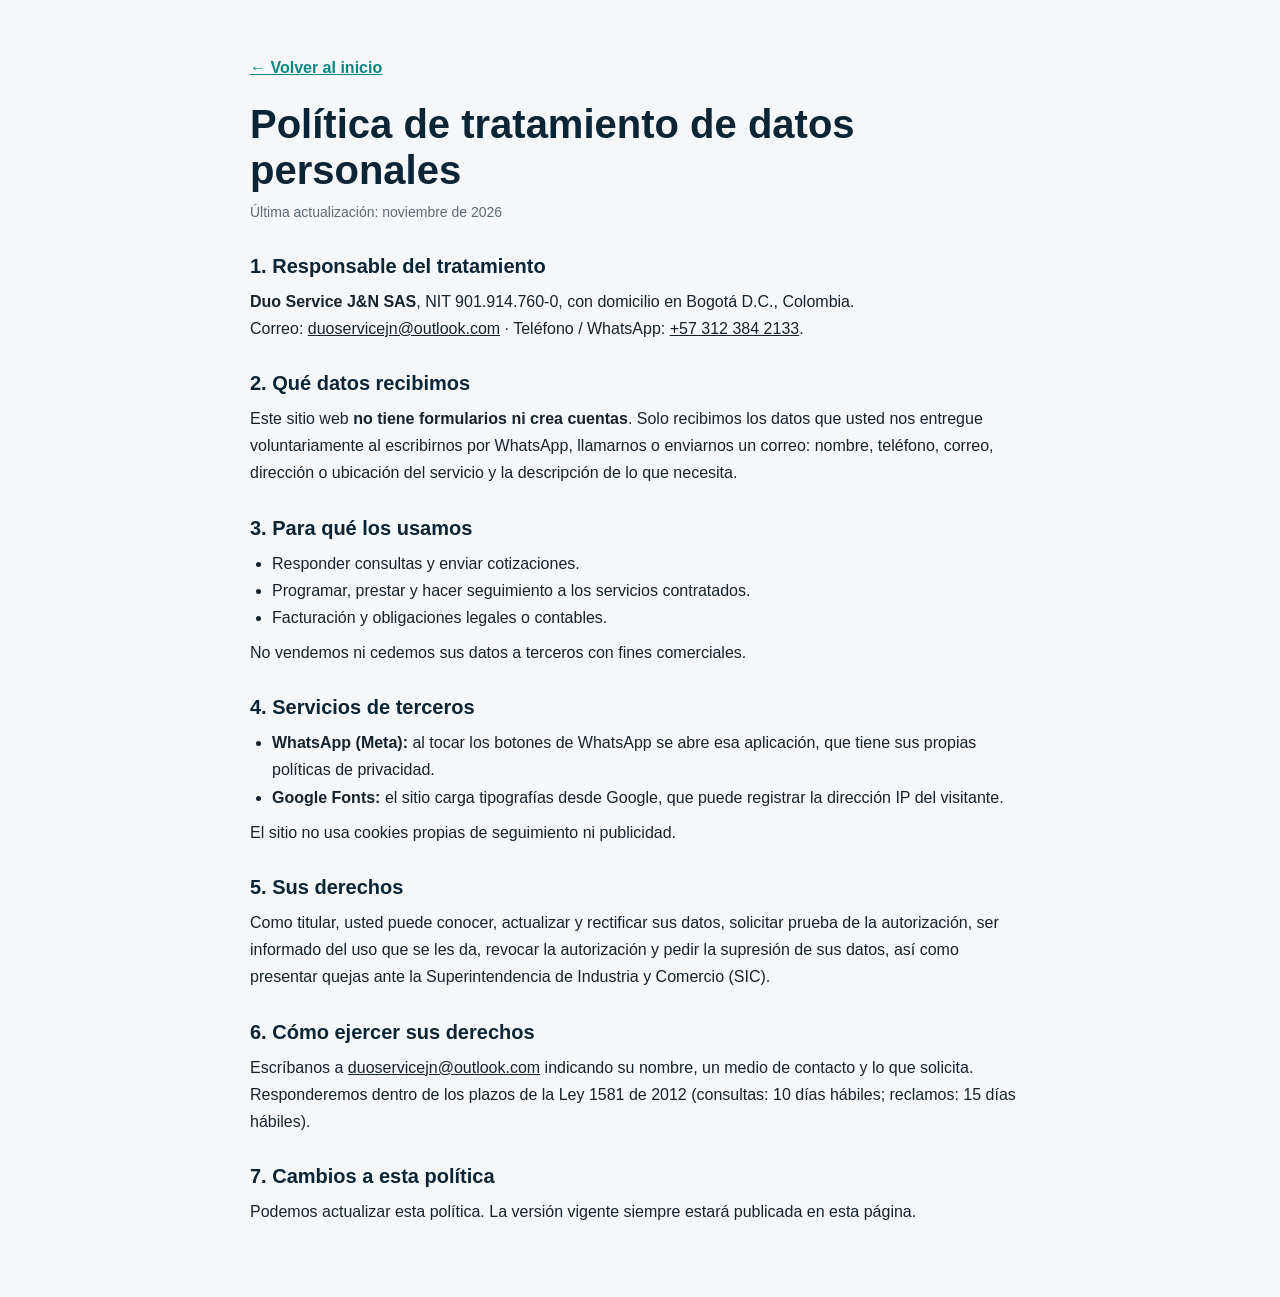
==== privacidad.html @ f8b0fa7b "actualizacion de pagina web" ====
<!DOCTYPE html>
<html lang="es">
<head>
<meta charset="UTF-8">
<meta name="viewport" content="width=device-width, initial-scale=1.0">
<title>Política de privacidad | Duo Service J&amp;N SAS</title>
<meta name="description" content="Política de tratamiento de datos personales de Duo Service J&N SAS conforme a la Ley 1581 de 2012.">
<meta name="robots" content="index, follow">
<meta name="theme-color" content="#0B2436">
<link rel="icon" href="favicon.ico" sizes="any">
<link rel="icon" type="image/png" sizes="32x32" href="img/favicon-32.png">
<link rel="apple-touch-icon" href="img/apple-touch-icon.png">
<link rel="stylesheet" href="css/style.css">
<style>
.pagina-legal{max-width:820px;margin:0 auto;padding:56px 20px 72px}
.pagina-legal h1{font-size:clamp(28px,5vw,40px);margin-bottom:8px}
.pagina-legal h2{font-size:20px;margin:30px 0 10px}
.pagina-legal p,.pagina-legal li{line-height:1.7;color:var(--ink)}
.pagina-legal ul{padding-left:22px;margin:8px 0}
.pagina-legal .fecha{color:var(--muted);font-size:14px;margin-bottom:24px}
.pagina-legal .volver{display:inline-block;margin-bottom:20px;font-weight:600;color:var(--teal-dark)}
</style>
</head>
<body>
<main class="pagina-legal">
<a class="volver" href="index.html">&larr; Volver al inicio</a>

<h1>Política de tratamiento de datos personales</h1>
<p class="fecha">Última actualización: noviembre de 2026</p>

<h2>1. Responsable del tratamiento</h2>
<p><strong>Duo Service J&amp;N SAS</strong>, NIT 901.914.760-0, con domicilio en Bogotá D.C., Colombia.<br>
Correo: <a href="mailto:duoservicejn@outlook.com">duoservicejn@outlook.com</a> · Teléfono / WhatsApp: <a href="tel:+573123842133">+57 312 384 2133</a>.</p>

<h2>2. Qué datos recibimos</h2>
<p>Este sitio web <strong>no tiene formularios ni crea cuentas</strong>. Solo recibimos los datos que usted nos entregue voluntariamente al escribirnos por WhatsApp, llamarnos o enviarnos un correo: nombre, teléfono, correo, dirección o ubicación del servicio y la descripción de lo que necesita.</p>

<h2>3. Para qué los usamos</h2>
<ul>
<li>Responder consultas y enviar cotizaciones.</li>
<li>Programar, prestar y hacer seguimiento a los servicios contratados.</li>
<li>Facturación y obligaciones legales o contables.</li>
</ul>
<p>No vendemos ni cedemos sus datos a terceros con fines comerciales.</p>

<h2>4. Servicios de terceros</h2>
<ul>
<li><strong>WhatsApp (Meta):</strong> al tocar los botones de WhatsApp se abre esa aplicación, que tiene sus propias políticas de privacidad.</li>
<li><strong>Google Fonts:</strong> el sitio carga tipografías desde Google, que puede registrar la dirección IP del visitante.</li>
</ul>
<p>El sitio no usa cookies propias de seguimiento ni publicidad.</p>

<h2>5. Sus derechos</h2>
<p>Como titular, usted puede conocer, actualizar y rectificar sus datos, solicitar prueba de la autorización, ser informado del uso que se les da, revocar la autorización y pedir la supresión de sus datos, así como presentar quejas ante la Superintendencia de Industria y Comercio (SIC).</p>

<h2>6. Cómo ejercer sus derechos</h2>
<p>Escríbanos a <a href="mailto:duoservicejn@outlook.com">duoservicejn@outlook.com</a> indicando su nombre, un medio de contacto y lo que solicita. Responderemos dentro de los plazos de la Ley 1581 de 2012 (consultas: 10 días hábiles; reclamos: 15 días hábiles).</p>

<h2>7. Cambios a esta política</h2>
<p>Podemos actualizar esta política. La versión vigente siempre estará publicada en esta página.</p>
</main>
</body>
</html>
---- css/style.css ----
/* ============================================================
   DUO SERVICE J&N SAS — Design tokens
   Paleta inspirada en el mundo del mantenimiento certificado:
   azul "uniforme" profundo, verde-azulado "recién limpiado"
   y ámbar "sello/advertencia" para acentos y llamados a la acción.
   ============================================================ */
:root {
  --navy: #0B2436;
  --navy-2: #123449;
  --teal: #0EA5A0;
  --teal-dark: #0B8683;
  --amber: #FFB020;
  --paper: #F5F7F8;
  --white: #FFFFFF;
  --ink: #16232C;
  --muted: #5B6B74;
  --line: #E1E7EA;

  --wa-green: #25D366;
  --wa-green-dark: #1EB954;

  --font-display: "Space Grotesk", "Segoe UI", sans-serif;
  --font-body: "Inter", "Segoe UI", sans-serif;

  --radius-s: 6px;
  --radius-m: 12px;
  --radius-l: 20px;

  --shadow-s: 0 2px 8px rgba(11, 36, 54, 0.08);
  --shadow-m: 0 12px 30px rgba(11, 36, 54, 0.12);
  --shadow-l: 0 20px 45px rgba(11, 36, 54, 0.18);

  --container: 1180px;
}

/* ============================================================
   Reset & base
   ============================================================ */
* { margin: 0; padding: 0; box-sizing: border-box; }

html { scroll-behavior: smooth; }

body {
  font-family: var(--font-body);
  color: var(--ink);
  background: var(--paper);
  line-height: 1.55;
  -webkit-font-smoothing: antialiased;
}

img { max-width: 100%; display: block; }

a { color: inherit; }

h1, h2, h3, h4 {
  font-family: var(--font-display);
  color: var(--navy);
  line-height: 1.15;
  font-weight: 700;
}

.container {
  max-width: var(--container);
  margin: 0 auto;
  padding: 0 24px;
}

.eyebrow {
  display: inline-flex;
  align-items: center;
  gap: 8px;
  font-family: var(--font-display);
  font-size: 12.5px;
  font-weight: 600;
  letter-spacing: 0.14em;
  text-transform: uppercase;
  color: var(--teal-dark);
}
.eyebrow::before {
  content: "";
  width: 22px;
  height: 2px;
  background: var(--amber);
  display: inline-block;
}

.section-head {
  max-width: 620px;
  margin: 0 auto 48px;
  text-align: center;
}
.section-head h2 { font-size: clamp(26px, 3.4vw, 36px); margin: 10px 0 12px; }
.section-head p { color: var(--muted); font-size: 16px; }

section { padding: 88px 0; }

/* Reveal-on-scroll (activado por js/script.js) */
.reveal {
  opacity: 0;
  transform: translateY(24px);
  transition: opacity 0.7s ease, transform 0.7s ease;
}
.reveal.in-view { opacity: 1; transform: translateY(0); }
@media (prefers-reduced-motion: reduce) {
  .reveal { opacity: 1; transform: none; transition: none; }
}

/* ============================================================
   Botones
   ============================================================ */
.btn {
  display: inline-flex;
  align-items: center;
  justify-content: center;
  gap: 10px;
  font-family: var(--font-body);
  font-weight: 600;
  font-size: 15px;
  padding: 14px 26px;
  border-radius: 50px;
  border: none;
  cursor: pointer;
  text-decoration: none;
  transition: transform 0.25s ease, box-shadow 0.25s ease, background 0.25s ease;
  white-space: nowrap;
}
.btn svg { width: 20px; height: 20px; flex-shrink: 0; }

.btn-primario {
  background: var(--wa-green);
  color: var(--white);
  box-shadow: var(--shadow-s);
}
.btn-primario:hover { background: var(--wa-green-dark); transform: translateY(-2px); box-shadow: var(--shadow-m); }

.btn-secundario {
  background: transparent;
  color: var(--white);
  border: 1.5px solid rgba(255,255,255,0.5);
}
.btn-secundario:hover { background: rgba(255,255,255,0.12); border-color: var(--white); transform: translateY(-2px); }

.btn-consultar {
  text-decoration: none;
  color: var(--teal-dark);
  border: 1.5px solid var(--teal);
  padding: 8px 18px;
  border-radius: 30px;
  font-size: 13.5px;
  font-weight: 600;
  transition: 0.25s;
  display: inline-block;
}
.btn-consultar:hover { background: var(--teal); color: var(--white); }

/* ============================================================
   WhatsApp flotante
   ============================================================ */
.wsp-flotante {
  position: fixed;
  bottom: 22px;
  right: 22px;
  width: 60px;
  height: 60px;
  border-radius: 50%;
  background: var(--wa-green);
  display: flex;
  align-items: center;
  justify-content: center;
  box-shadow: 0 8px 22px rgba(37, 211, 102, 0.45);
  z-index: 1000;
  animation: pulso 2.6s ease-in-out infinite;
}
.wsp-flotante svg { width: 30px; height: 30px; fill: var(--white); }
.wsp-flotante:hover { animation-play-state: paused; transform: scale(1.08); }

@keyframes pulso {
  0%, 100% { box-shadow: 0 8px 22px rgba(37, 211, 102, 0.45); }
  50% { box-shadow: 0 8px 30px rgba(37, 211, 102, 0.75), 0 0 0 8px rgba(37, 211, 102, 0.12); }
}

/* ============================================================
   Header
   ============================================================ */
.header {
  background: var(--navy);
  position: sticky;
  top: 0;
  z-index: 900;
  transition: box-shadow 0.3s ease, background 0.3s ease;
}
.header.con-sombra { box-shadow: 0 6px 24px rgba(0,0,0,0.25); }

.header__inner {
  max-width: var(--container);
  margin: 0 auto;
  padding: 12px 24px;
  display: flex;
  align-items: center;
  justify-content: space-between;
  gap: 20px;
}

.logo { display: flex; align-items: center; gap: 14px; text-decoration: none; }
.logo img {
  height: 62px;
  width: auto;            /* logo completo, sin recortar */
  object-fit: contain;
  background: #fff;
  padding: 4px 8px;
  border-radius: 10px;
}
.logo-texto { display: flex; flex-direction: column; line-height: 1.15; }
.logo-texto strong { font-family: var(--font-display); color: var(--white); font-size: 20px; letter-spacing: 0.02em; }
.logo-texto span { font-size: 12px; color: var(--teal); letter-spacing: 0.08em; text-transform: uppercase; }

.menu {
  display: flex;
  align-items: center;
  gap: 8px;
}
.menu a {
  color: rgba(255,255,255,0.85);
  text-decoration: none;
  font-weight: 500;
  font-size: 14.5px;
  padding: 10px 14px;
  border-radius: 8px;
  transition: 0.25s;
  position: relative;
}
.menu a:hover, .menu a.activo { color: var(--white); background: rgba(255,255,255,0.08); }

.menu a.llamar {
  background: var(--teal);
  color: var(--white);
  margin-left: 6px;
  font-weight: 600;
  display: flex;
  align-items: center;
  gap: 6px;
}
.menu a.llamar:hover { background: var(--teal-dark); }
.menu a.llamar svg { width: 15px; height: 15px; }

.menu-toggle {
  display: none;
  background: none;
  border: none;
  cursor: pointer;
  width: 40px;
  height: 40px;
  padding: 0;
  flex-direction: column;
  align-items: center;
  justify-content: center;
}
.menu-toggle span, .menu-toggle::before, .menu-toggle::after {
  content: "";
  display: block;
  width: 24px;
  height: 2px;
  background: var(--white);
  transition: 0.3s;
}
.menu-toggle span { margin: 5px 0; }
.menu-toggle::before, .menu-toggle::after { flex-shrink: 0; }
.menu-toggle.abierto::before { transform: translateY(7px) rotate(45deg); }
.menu-toggle.abierto span { opacity: 0; }
.menu-toggle.abierto::after { transform: translateY(-7px) rotate(-45deg); }

/* ============================================================
   Hero
   ============================================================ */
.hero {
  background:
    repeating-linear-gradient(0deg, transparent, transparent 34px, rgba(255,255,255,0.035) 34px, rgba(255,255,255,0.035) 35px),
    repeating-linear-gradient(90deg, transparent, transparent 34px, rgba(255,255,255,0.035) 34px, rgba(255,255,255,0.035) 35px),
    linear-gradient(160deg, var(--navy) 0%, var(--navy-2) 100%);
  color: var(--white);
  padding: 76px 0 92px;
  overflow: hidden;
  position: relative;
}

.hero__grid {
  max-width: var(--container);
  margin: 0 auto;
  padding: 0 24px;
  display: grid;
  grid-template-columns: 1.05fr 0.95fr;
  gap: 56px;
  align-items: center;
}

.hero__content .eyebrow { color: var(--teal); }
.hero__content .eyebrow::before { background: var(--amber); }

.hero h1 {
  color: var(--white);
  font-size: clamp(32px, 4.4vw, 50px);
  margin: 16px 0 18px;
}
.hero h1 em {
  font-style: normal;
  color: var(--teal);
}

.hero__lead {
  color: rgba(255,255,255,0.78);
  font-size: 17px;
  max-width: 460px;
  margin-bottom: 32px;
}
.hero__lead strong {
  color: var(--teal);
  font-weight: 600;
  display: inline-block;
  margin-top: 10px;
}

.hero__actions {
  display: flex;
  flex-wrap: wrap;
  gap: 14px;
  margin-bottom: 44px;
}

.hero__stamps {
  display: flex;
  gap: 18px;
  flex-wrap: wrap;
}

.sello {
  width: 104px;
  height: 104px;
  border-radius: 50%;
  border: 2px dashed rgba(255,255,255,0.35);
  display: flex;
  flex-direction: column;
  align-items: center;
  justify-content: center;
  text-align: center;
  flex-shrink: 0;
}
.sello strong {
  font-family: var(--font-display);
  font-size: 20px;
  color: var(--amber);
  line-height: 1;
}
.sello span {
  font-size: 10.5px;
  color: rgba(255,255,255,0.75);
  text-transform: uppercase;
  letter-spacing: 0.04em;
  margin-top: 4px;
  line-height: 1.2;
  max-width: 78px;
}
.sello:nth-child(1) { transform: rotate(-6deg); }
.sello:nth-child(2) { transform: rotate(3deg); }
.sello:nth-child(3) { transform: rotate(-3deg); }

/* Collage de imágenes del hero:
   foto principal COMPLETA arriba (misma proporción que el archivo, sin recorte)
   y tres fotos cuadradas debajo, en fila. */
.hero__gallery {
  position: relative;
  display: grid;
  grid-template-columns: repeat(3, 1fr);
  gap: 14px;
}
.hero__gallery figure {
  position: relative;
  border-radius: var(--radius-m);
  overflow: hidden;
  box-shadow: var(--shadow-l);
  z-index: 1;
  aspect-ratio: 1 / 1;
}
.hero__gallery img { width: 100%; height: 100%; object-fit: cover; object-position: center; display: block; }
.hero__gallery .g1 { grid-column: 1 / -1; aspect-ratio: 797 / 435; }

/* ============================================================
   Servicios — tarjetas estilo "ficha de trabajo"
   ============================================================ */
.servicios { background: var(--paper); }

.grid-servicios {
  display: grid;
  grid-template-columns: repeat(auto-fit, minmax(270px, 1fr));
  gap: 26px;
  align-items: stretch;
}

.tarjeta-servicio {
  background: var(--white);
  border-radius: var(--radius-m);
  overflow: hidden;
  box-shadow: var(--shadow-s);
  transition: transform 0.3s ease, box-shadow 0.3s ease;
  display: flex;
  flex-direction: column;
}
.tarjeta-servicio:hover {
  transform: translateY(-6px);
  box-shadow: var(--shadow-m);
}

.tarjeta-servicio__media {
  position: relative;
  aspect-ratio: 5 / 4;
  background: #DCE4E9;
  overflow: hidden;
  cursor: zoom-in;
}
/* La foto llena toda la casilla; el encuadre de cada una se ajusta con
   object-position (en el HTML). Al tocarla se abre COMPLETA (ver lightbox). */
.tarjeta-servicio__media img {
  position: relative;
  z-index: 1;
  width: 100%;
  height: 100%;
  object-fit: contain; /* la foto SIEMPRE se ve completa */
  display: block;
  transition: transform 0.4s ease;
}
.tarjeta-servicio__media:hover img { transform: scale(1.03); }
.tarjeta-servicio__media:focus-visible { outline: 3px solid var(--teal); outline-offset: -3px; }
.tarjeta-servicio__media::after {
  content: "Ver foto completa";
  position: absolute;
  right: 10px;
  bottom: 10px;
  background: rgba(11, 36, 54, 0.78);
  color: var(--white);
  font-family: var(--font-body);
  font-size: 11.5px;
  font-weight: 600;
  padding: 5px 10px;
  border-radius: 20px;
  pointer-events: none;
}
.tarjeta-servicio__codigo {
  position: absolute;
  top: 12px;
  left: 12px;
  background: rgba(11, 36, 54, 0.82);
  color: var(--white);
  font-family: var(--font-display);
  font-size: 11px;
  letter-spacing: 0.06em;
  padding: 5px 10px;
  border-radius: 5px;
}
.tarjeta-servicio__certificado {
  position: absolute;
  top: 12px;
  right: 12px;
  background: var(--amber);
  color: var(--navy);
  display: flex;
  align-items: center;
  gap: 5px;
  padding: 6px 10px 6px 8px;
  border-radius: 30px;
  box-shadow: var(--shadow-s);
  font-family: var(--font-body);
  font-size: 11px;
  font-weight: 700;
  letter-spacing: 0.01em;
  white-space: nowrap;
}
.tarjeta-servicio__certificado svg {
  width: 15px;
  height: 15px;
  flex-shrink: 0;
  background: var(--navy);
  color: var(--amber);
  border-radius: 50%;
  padding: 2px;
  box-sizing: content-box;
}


.tarjeta-servicio__body {
  padding: 4px 20px 22px;
  flex-grow: 1;
  display: flex;
  flex-direction: column;
}
.tarjeta-servicio__body h3 { font-size: 18px; margin-bottom: 8px; }
.tarjeta-servicio__body p { color: var(--muted); font-size: 14px; margin-bottom: 18px; flex-grow: 1; }
/* Si el párrafo va seguido de una lista, no se estira (evita el hueco) */
.tarjeta-servicio__body p:has(+ .tarjeta-servicio__lista) { flex-grow: 0; margin-bottom: 14px; }

/* ---- Tarjetas compactas: descripción recortada + botón "Ver más" ----
   Solo se activa con JavaScript (clase .js); sin JS todo se muestra completo. */
.tarjeta-servicio__body p { line-height: 1.55; }
.js .tarjeta-servicio__body h3 { line-height: 1.2; }
.js .tarjeta-servicio:not(.abierta) .tarjeta-servicio__body p {
  display: -webkit-box;
  -webkit-line-clamp: 3;
  -webkit-box-orient: vertical;
  overflow: hidden;
  min-height: 4.65em;
  flex-grow: 0;
}
.js .tarjeta-servicio__body p { margin-bottom: 8px; flex-grow: 0; }
.js .tarjeta-servicio:not(.abierta) .tarjeta-servicio__lista { display: none; }
.js .tarjeta-servicio.abierta .tarjeta-servicio__body p { margin-bottom: 14px; }
.tarjeta-servicio__mas {
  align-self: flex-start;
  display: inline-flex;
  align-items: center;
  gap: 6px;
  background: none;
  border: 0;
  padding: 6px 0;
  margin: 0 0 14px;
  color: var(--teal-dark);
  font-family: var(--font-body);
  font-size: 14px;
  font-weight: 600;
  cursor: pointer;
}
.tarjeta-servicio__mas::after {
  content: "";
  width: 7px;
  height: 7px;
  border-right: 2px solid currentColor;
  border-bottom: 2px solid currentColor;
  transform: rotate(45deg) translateY(-2px);
  transition: transform 0.25s ease;
}
.tarjeta-servicio.abierta .tarjeta-servicio__mas::after { transform: rotate(-135deg) translateY(-2px); }
.tarjeta-servicio__mas:hover { text-decoration: underline; }
.tarjeta-servicio__mas:focus-visible { outline: 2px solid var(--teal); outline-offset: 3px; border-radius: 4px; }
/* Mantiene el mismo alto cuando una tarjeta no tiene nada más que mostrar */
.tarjeta-servicio__mas.sin-mas { visibility: hidden; pointer-events: none; }

/* Lista de características (servicios con varios puntos destacados) */
.tarjeta-servicio__lista {
  list-style: none;
  display: flex;
  flex-direction: column;
  gap: 11px;
  margin: 2px 0 20px;
  flex-grow: 1;
}
.tarjeta-servicio__lista li {
  font-size: 13.5px;
  color: var(--muted);
  line-height: 1.45;
}
.tarjeta-servicio__lista li strong {
  color: var(--ink);
  font-weight: 600;
}

/* ============================================================
   Nosotros — Quiénes somos / Misión / Visión / Objetivos
   ============================================================ */
.nosotros { background: var(--white); }

.nosotros__intro {
  max-width: 820px;
  margin: -16px auto 56px;
  text-align: center;
  color: var(--muted);
  font-size: 16.5px;
  line-height: 1.7;
}
.nosotros__intro strong { color: var(--navy); }

.grid-mision-vision {
  display: grid;
  grid-template-columns: repeat(auto-fit, minmax(280px, 1fr));
  gap: 28px;
  max-width: 920px;
  margin: 0 auto;
}

.mv-card {
  background: var(--paper);
  border-radius: var(--radius-m);
  padding: 36px 32px;
  border-top: 4px solid var(--teal);
  transition: transform 0.3s ease, box-shadow 0.3s ease;
}
.mv-card:hover { transform: translateY(-6px); box-shadow: var(--shadow-m); }
.mv-card__eyebrow {
  display: inline-block;
  font-family: var(--font-display);
  font-size: 13px;
  font-weight: 700;
  letter-spacing: 0.08em;
  text-transform: uppercase;
  color: var(--teal-dark);
  margin-bottom: 14px;
}
.mv-card p { color: var(--muted); font-size: 15px; line-height: 1.65; }

.grid-objetivos {
  display: grid;
  grid-template-columns: repeat(auto-fit, minmax(250px, 1fr));
  gap: 24px;
}

.objetivo {
  background: var(--paper);
  padding: 28px 24px;
  border-radius: var(--radius-m);
  border-bottom: 4px solid var(--amber);
  transition: transform 0.3s ease, box-shadow 0.3s ease;
}
.objetivo:hover { transform: translateY(-6px); box-shadow: var(--shadow-m); }
.objetivo h3 { font-size: 16.5px; margin-bottom: 8px; color: var(--navy); }
.objetivo p { color: var(--muted); font-size: 14px; line-height: 1.55; }

/* ============================================================
   Proceso
   ============================================================ */
.proceso { background: var(--navy); color: var(--white); }
.proceso .section-head h2 { color: var(--white); }
.proceso .section-head p { color: rgba(255,255,255,0.65); }
.proceso .eyebrow { color: var(--teal); }

.grid-proceso {
  display: grid;
  grid-template-columns: repeat(auto-fit, minmax(240px, 1fr));
  gap: 30px;
  counter-reset: paso;
}
.paso {
  position: relative;
  padding: 30px 24px 24px;
  background: rgba(255,255,255,0.04);
  border: 1px solid rgba(255,255,255,0.1);
  border-radius: var(--radius-m);
}
.paso::before {
  counter-increment: paso;
  content: "0" counter(paso);
  font-family: var(--font-display);
  font-size: 34px;
  color: var(--amber);
  display: block;
  margin-bottom: 14px;
}
.paso h3 { color: var(--white); font-size: 17px; margin-bottom: 8px; }
.paso p { color: rgba(255,255,255,0.68); font-size: 14.5px; }

/* ============================================================
   Cobertura
   ============================================================ */
.cobertura { background: var(--paper); text-align: center; }
.cobertura .section-head { margin-bottom: 28px; }
.chips {
  display: flex;
  flex-wrap: wrap;
  gap: 12px;
  justify-content: center;
  max-width: 760px;
  margin: 0 auto;
}
.chip {
  background: var(--white);
  border: 1px solid var(--line);
  color: var(--navy);
  font-size: 14px;
  font-weight: 500;
  padding: 9px 18px;
  border-radius: 30px;
}

/* ============================================================
   Contacto
   ============================================================ */
.contacto { background: var(--white); }

.contacto-card {
  background: linear-gradient(160deg, var(--navy) 0%, var(--navy-2) 100%);
  color: var(--white);
  border-radius: var(--radius-l);
  padding: 52px;
  display: grid;
  grid-template-columns: 1.1fr 0.9fr;
  gap: 40px;
  align-items: center;
  box-shadow: var(--shadow-m);
}

.contacto-info .eyebrow { color: var(--teal); margin-bottom: 14px; }
.contacto-info h2 { color: var(--white); font-size: 30px; margin-bottom: 14px; }
.contacto-info > p { color: rgba(255,255,255,0.75); margin-bottom: 26px; }

.contacto-datos { list-style: none; display: flex; flex-direction: column; gap: 14px; }
.contacto-datos li {
  display: flex;
  align-items: center;
  gap: 12px;
  font-size: 14.5px;
  color: rgba(255,255,255,0.9);
}
.contacto-datos svg { width: 19px; height: 19px; flex-shrink: 0; color: var(--teal); }
.contacto-datos a { text-decoration: none; color: inherit; }
.contacto-datos a:hover { color: var(--teal); }

.contacto-accion {
  display: flex;
  flex-direction: column;
  gap: 14px;
}
.contacto-accion .btn { width: 100%; padding: 16px 20px; font-size: 15.5px; }
.contacto-accion .btn-secundario { border-color: rgba(255,255,255,0.35); }

.contacto-nota {
  font-size: 12.5px;
  color: rgba(255,255,255,0.55);
  text-align: center;
}

/* ============================================================
   Footer
   ============================================================ */
footer {
  background: var(--navy);
  color: rgba(255,255,255,0.7);
  padding: 56px 0 0;
}
.footer__grid {
  display: grid;
  grid-template-columns: 1.4fr 1fr 1fr;
  gap: 40px;
  padding-bottom: 40px;
  border-bottom: 1px solid rgba(255,255,255,0.1);
}
.footer__marca { display: flex; align-items: center; gap: 12px; margin-bottom: 14px; }
.footer__marca img { height: 52px; width: auto; border-radius: 8px; object-fit: contain; background: #fff; padding: 3px 7px; }
.footer__marca strong { color: var(--white); font-family: var(--font-display); font-size: 16px; }
.footer p { font-size: 14px; max-width: 320px; }
footer h4 { color: var(--white); font-size: 14px; margin-bottom: 16px; letter-spacing: 0.04em; text-transform: uppercase; }
footer ul { list-style: none; display: flex; flex-direction: column; gap: 10px; }
footer ul a { text-decoration: none; font-size: 14px; color: rgba(255,255,255,0.7); transition: 0.2s; }
footer ul a:hover { color: var(--teal); }
.footer__bottom {
  padding: 22px 0;
  text-align: center;
  font-size: 13px;
  color: rgba(255,255,255,0.5);
}

/* ============================================================
   Responsive
   ============================================================ */
@media (max-width: 980px) {
  .hero__grid { grid-template-columns: 1fr; }
  .hero__gallery { max-width: 560px; width: 100%; margin: 0 auto; }
  .contacto-card { grid-template-columns: 1fr; padding: 36px 28px; }
  .footer__grid { grid-template-columns: 1fr 1fr; }
}

/* ---------- Celular ---------- */
@media (max-width: 760px) {
  section { padding: 56px 0; }
  .container, .hero__grid, .header__inner { padding-left: 18px; padding-right: 18px; }

  /* Encabezado + menú desplegable (hamburguesa) */
  .header__inner { padding-top: 10px; padding-bottom: 10px; }
  .logo img { height: 52px; width: auto; }
  .logo-texto strong { font-size: 18px; }
  .menu-toggle { display: flex; }
  .menu {
    position: absolute;
    top: 100%;
    left: 0;
    right: 0;
    background: var(--navy-2);
    flex-direction: column;
    align-items: stretch;
    gap: 2px;
    padding: 10px 16px 18px;
    max-height: 0;
    overflow: hidden;
    transition: max-height 0.35s ease;
  }
  .menu.abierto { max-height: 380px; }
  .menu a { padding: 14px 12px; font-size: 16px; }
  .menu a.llamar { margin: 8px 0 0; justify-content: center; padding: 14px; }

  /* Hero: texto grande y legible, botones a todo el ancho */
  .hero { padding: 36px 0 52px; }
  .hero__grid { gap: 36px; }
  .hero h1 { font-size: 31px; line-height: 1.18; margin: 14px 0 16px; }
  .hero__lead { font-size: 16.5px; line-height: 1.6; max-width: none; margin-bottom: 26px; }
  .hero__actions { flex-direction: column; gap: 12px; margin-bottom: 34px; }
  .hero__actions .btn { width: 100%; padding: 16px 20px; font-size: 16px; }

  /* Sellos: tres iguales, alineados en una sola fila */
  .hero__stamps { display: grid; grid-template-columns: repeat(3, 1fr); gap: 10px; }
  .sello { width: 100%; height: auto; aspect-ratio: 1 / 1; max-width: 112px; margin: 0 auto; transform: none !important; }
  .sello strong { font-size: 21px; }
  .sello span { font-size: 10px; max-width: 80%; }

  /* Collage del hero: foto principal completa + 3 cuadradas debajo */
  .hero__gallery { gap: 8px; max-width: none; }

  /* Títulos de sección y textos */
  .section-head { margin-bottom: 32px; }
  .section-head h2 { font-size: 27px; }
  .section-head p { font-size: 16px; }

  /* Servicios: una tarjeta por fila, texto cómodo de leer */
  .grid-servicios { grid-template-columns: 1fr; gap: 22px; }
  .tarjeta-servicio__body { padding: 6px 20px 24px; }
  .tarjeta-servicio__body h3 { font-size: 20px; }
  .tarjeta-servicio__body p { font-size: 15.5px; line-height: 1.6; }
  .tarjeta-servicio__lista li { font-size: 15px; }
  .btn-consultar { display: block; text-align: center; padding: 14px 18px; font-size: 16px; border-radius: 50px; }
  .tarjeta-servicio__codigo { font-size: 12px; }
  .tarjeta-servicio__certificado { font-size: 12px; }

  /* Nosotros */
  .nosotros__intro { font-size: 16px; margin-bottom: 36px; text-align: left; }
  .mv-card { padding: 28px 22px; }
  .mv-card p { font-size: 16px; }
  .mv-card__eyebrow { font-size: 14px; }
  .objetivo h3 { font-size: 18px; }
  .objetivo p { font-size: 15.5px; }

  /* Proceso, cobertura, contacto, pie */
  .paso h3 { font-size: 19px; }
  .paso p { font-size: 15.5px; }
  .chip { font-size: 15px; }
  .contacto-card { padding: 30px 22px; }
  .contacto-info h2 { font-size: 27px; }
  .contacto-datos li { font-size: 16px; }
  .contacto-accion .btn { font-size: 16.5px; padding: 17px 20px; }
  .footer__grid { grid-template-columns: 1fr; gap: 28px; }
  footer p, footer ul a { font-size: 15px; }
  .wsp-flotante { width: 56px; height: 56px; bottom: 16px; right: 16px; }
}

@media (max-width: 380px) {
  .hero h1 { font-size: 28px; }
  .logo-texto strong { font-size: 16px; }
  .logo img { height: 44px; width: auto; }
  .logo-texto { display: none; } /* el logo ya incluye el nombre */
}


/* ============================================================
   Visor de foto completa (lightbox)
   ============================================================ */
.lightbox {
  position: fixed;
  inset: 0;
  z-index: 2000;
  background: rgba(8, 20, 30, 0.92);
  display: none;
  align-items: center;
  justify-content: center;
  padding: 56px 16px 24px;
}
.lightbox.abierto { display: flex; }
.lightbox img {
  max-width: 100%;
  max-height: 100%;
  object-fit: contain;
  border-radius: var(--radius-s);
  box-shadow: var(--shadow-l);
}
.lightbox__cerrar {
  position: absolute;
  top: 12px;
  right: 14px;
  width: 44px;
  height: 44px;
  border: 0;
  border-radius: 50%;
  background: rgba(255,255,255,0.14);
  color: var(--white);
  font-size: 26px;
  line-height: 1;
  cursor: pointer;
}
.lightbox__cerrar:hover { background: rgba(255,255,255,0.26); }
@media (prefers-reduced-motion: reduce) {
  .tarjeta-servicio__media img, .tarjeta-servicio__mas::after { transition: none; }
}


/* Fondo difuminado: rellena los lados/arriba/abajo con la misma foto
   para que nunca queden franjas vacías y la foto se vea completa. */
.tarjeta-servicio__media::before,
.hero__gallery figure::before {
  content: "";
  position: absolute;
  inset: -20px;
  background: var(--foto) center / cover no-repeat;
  filter: blur(18px) brightness(0.85);
  z-index: 0;
}
.hero__gallery img { position: relative; z-index: 1; object-fit: contain; }
.hero__gallery .g1 img { object-fit: contain; }
.hero__gallery figure { background: #123449; }
.tarjeta-servicio__media::after { z-index: 2; }
.tarjeta-servicio__codigo, .tarjeta-servicio__certificado { z-index: 3; }

/* Miniaturas del inicio: formato 4:3 para que las fotos anchas pierdan menos espacio */
.hero__gallery figure:not(.g1) { aspect-ratio: 4 / 3; }


/* ===== Galería del inicio: mosaico original (fotos llenas, sin franjas) ===== */
.hero__gallery {
  display: grid;
  grid-template-columns: 1fr 1fr;
  grid-template-rows: repeat(3, 1fr);
  grid-template-areas: "a b" "a c" "d c";
  gap: 14px;
  aspect-ratio: 721 / 566;
}
.hero__gallery figure,
.hero__gallery .g1 { aspect-ratio: auto; background: #123449; min-height: 0; }
.hero__gallery figure::before { display: none; }
.hero__gallery img,
.hero__gallery .g1 img { width: 100%; height: 100%; object-fit: cover; object-position: center; }
.hero__gallery .g1 { grid-area: a; grid-column: auto; }
.hero__gallery .g2 { grid-area: b; }
.hero__gallery .g3 { grid-area: c; }
.hero__gallery .g4 { grid-area: d; }
.hero__gallery .g1 img { object-position: 62% 50%; }
.hero__gallery .g2 img { object-position: 50% 50%; }
.hero__gallery .g3 img { object-position: 50% 40%; }
.hero__gallery .g4 img { object-position: 45% 50%; }
@media (max-width: 760px) { .hero__gallery { gap: 8px; } }
.hero__gallery { grid-template-columns: minmax(0,1fr) minmax(0,1fr); grid-template-rows: repeat(3, minmax(0,1fr)); }
.hero__gallery figure { height: 100%; width: 100%; }
.hero__gallery .g1 img { object-position: 84% 50%; }

/* El logo ya trae el nombre de la empresa: se oculta el texto duplicado */
.logo-texto { display: none; }
.logo img { height: 64px; }
@media (max-width: 760px) { .logo img { height: 54px; } }
@media (max-width: 480px) { .logo img { height: 48px; } }
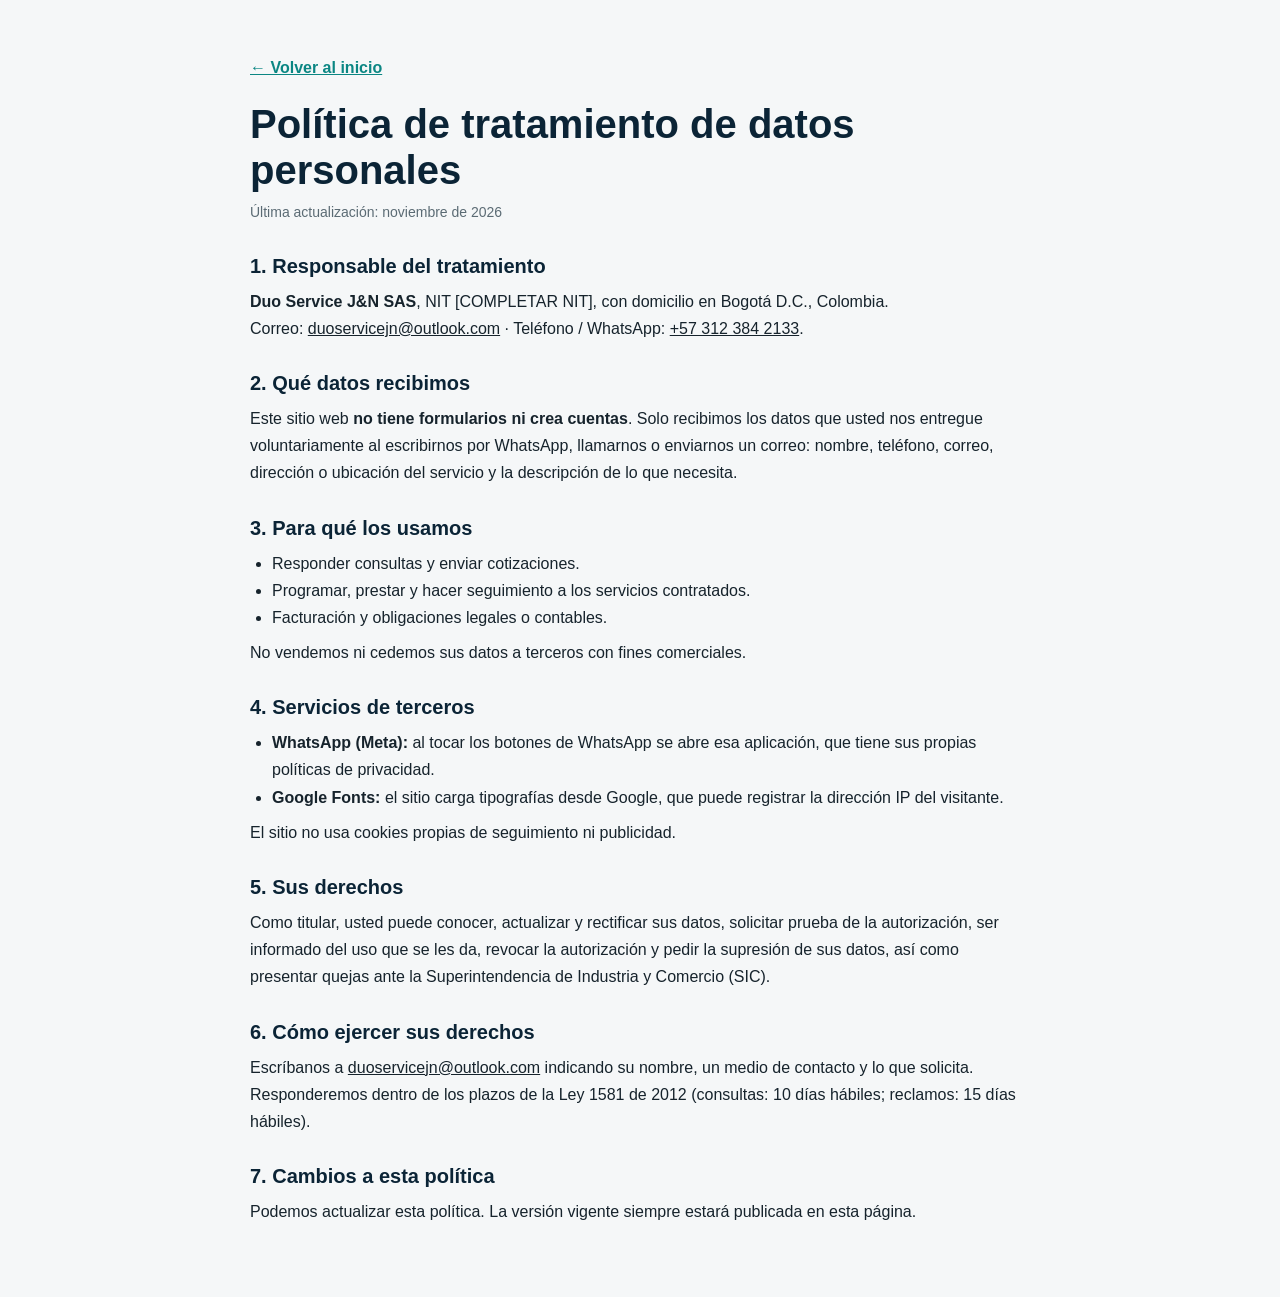
==== commit 72dcbb23: "actualizacion de pagina web 2" ====
--- a/privacidad.html
+++ b/privacidad.html
@@ -29,7 +29,7 @@
 <p class="fecha">Última actualización: noviembre de 2026</p>
 
 <h2>1. Responsable del tratamiento</h2>
-<p><strong>Duo Service J&amp;N SAS</strong>, NIT 901.914.760-0, con domicilio en Bogotá D.C., Colombia.<br>
+<p><strong>Duo Service J&amp;N SAS</strong>, NIT [COMPLETAR NIT], con domicilio en Bogotá D.C., Colombia.<br>
 Correo: <a href="mailto:duoservicejn@outlook.com">duoservicejn@outlook.com</a> · Teléfono / WhatsApp: <a href="tel:+573123842133">+57 312 384 2133</a>.</p>
 
 <h2>2. Qué datos recibimos</h2>
--- a/css/style.css
+++ b/css/style.css
@@ -946,3 +946,30 @@
 .logo img { height: 64px; }
 @media (max-width: 760px) { .logo img { height: 54px; } }
 @media (max-width: 480px) { .logo img { height: 48px; } }
+
+/* ===== Logo más grande ===== */
+.header__inner { padding-top: 10px; padding-bottom: 10px; }
+.logo img { height: 84px; padding: 5px 10px; border-radius: 12px; }
+@media (max-width: 980px) { .logo img { height: 72px; } }
+@media (max-width: 760px) { .logo img { height: 64px; } }
+@media (max-width: 480px) { .logo img { height: 60px; } }
+.footer__marca img { height: 64px; }
+
+/* ===== Servicios: la última fila queda centrada (sin hueco vacío) ===== */
+@media (min-width: 981px) {
+  .grid-servicios { grid-template-columns: repeat(6, minmax(0, 1fr)); }
+  .grid-servicios > .tarjeta-servicio { grid-column: span 2; }
+  .grid-servicios > .tarjeta-servicio:nth-child(3n+1):nth-last-child(2) { grid-column: 2 / span 2; } /* 2 tarjetas sueltas */
+  .grid-servicios > .tarjeta-servicio:nth-child(3n+1):last-child { grid-column: 3 / span 2; }          /* 1 tarjeta suelta */
+}
+@media (min-width: 761px) and (max-width: 980px) {
+  .grid-servicios { grid-template-columns: repeat(2, minmax(0, 1fr)); }
+  .grid-servicios > .tarjeta-servicio:last-child:nth-child(odd) {
+    grid-column: 1 / -1; justify-self: center; width: calc(50% - 13px);
+  }
+}
+
+/* ===== Objetivos estratégicos: 3 columnas ===== */
+.grid-objetivos { grid-template-columns: repeat(3, minmax(0, 1fr)); }
+@media (max-width: 860px) { .grid-objetivos { grid-template-columns: repeat(2, minmax(0, 1fr)); } }
+@media (max-width: 560px) { .grid-objetivos { grid-template-columns: 1fr; } }
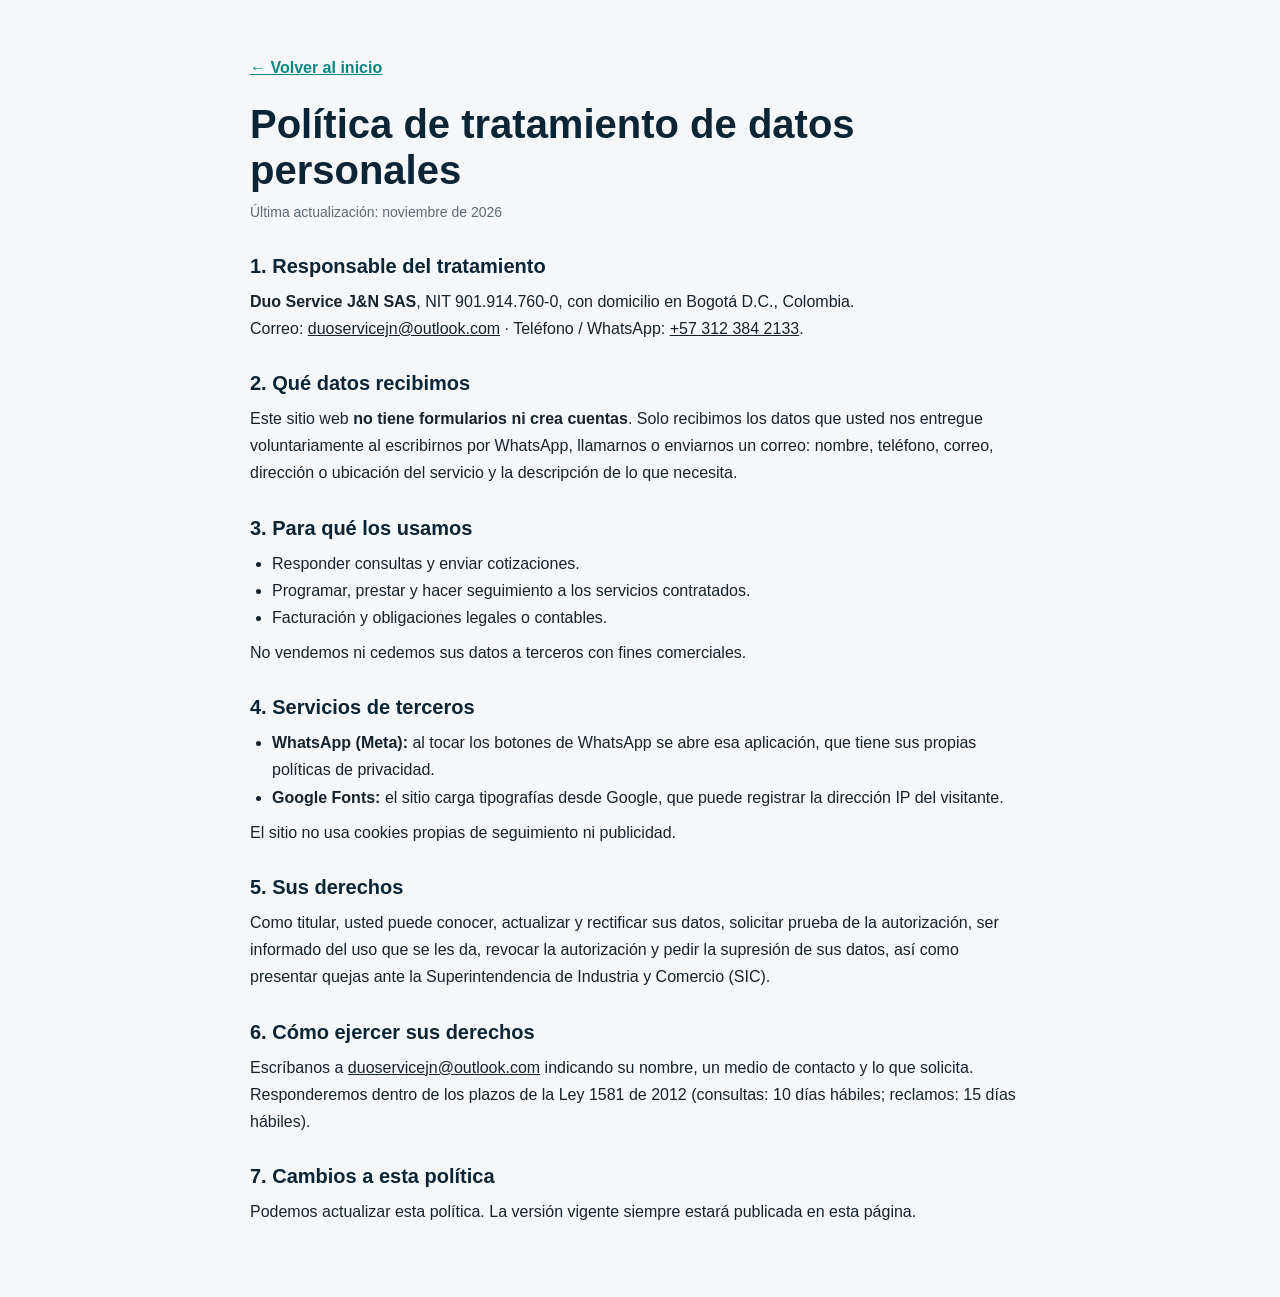
==== commit 9e5c407e: "Update NIT and contact information in privacidad.html actualizacion de nitp" ====
--- a/privacidad.html
+++ b/privacidad.html
@@ -29,7 +29,7 @@
 <p class="fecha">Última actualización: noviembre de 2026</p>
 
 <h2>1. Responsable del tratamiento</h2>
-<p><strong>Duo Service J&amp;N SAS</strong>, NIT [COMPLETAR NIT], con domicilio en Bogotá D.C., Colombia.<br>
+<p><strong>Duo Service J&amp;N SAS</strong>, NIT 901.914.760-0, con domicilio en Bogotá D.C., Colombia.<br>
 Correo: <a href="mailto:duoservicejn@outlook.com">duoservicejn@outlook.com</a> · Teléfono / WhatsApp: <a href="tel:+573123842133">+57 312 384 2133</a>.</p>
 
 <h2>2. Qué datos recibimos</h2>
